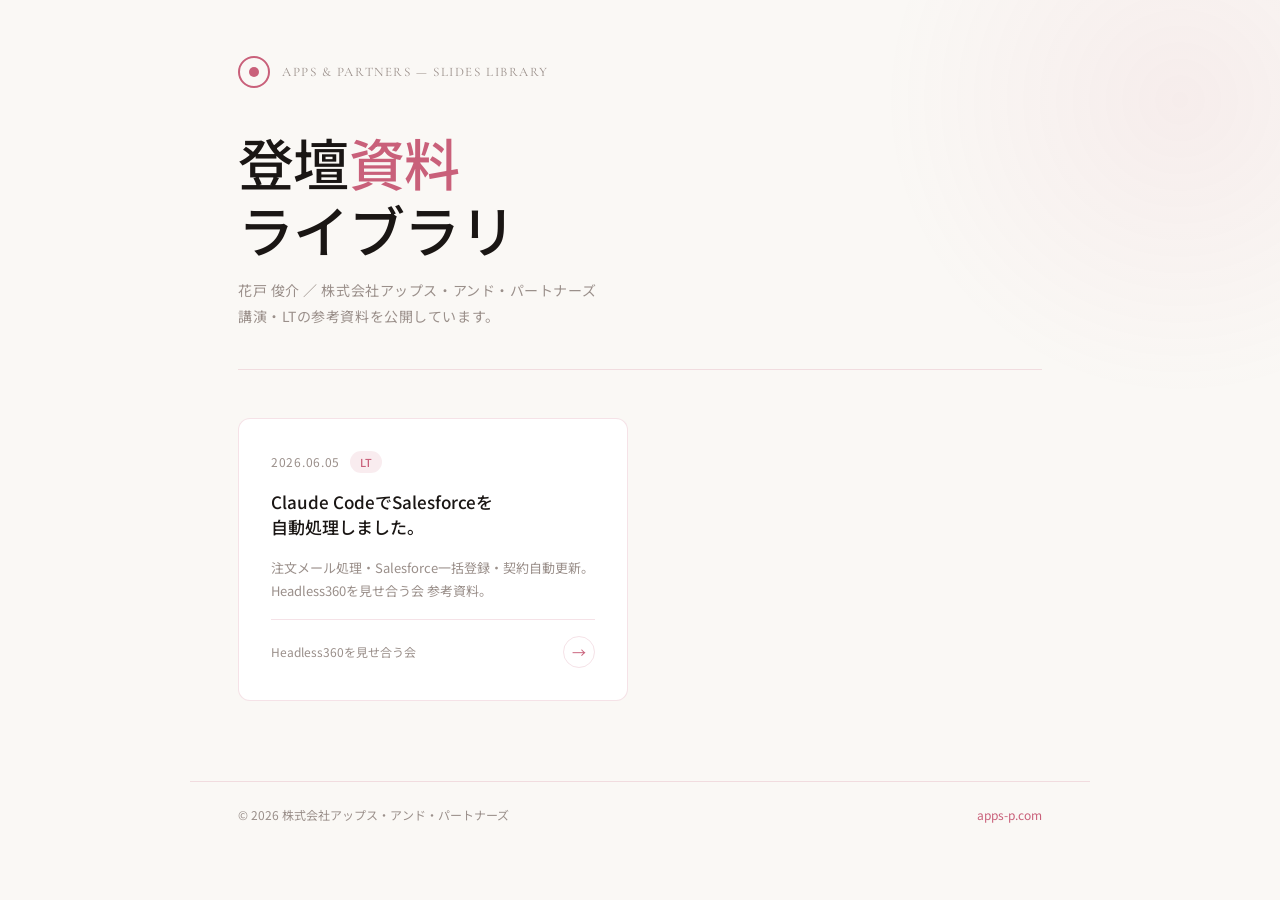
==== index.html @ 9e3eb5ac "Add files via upload" ====
<!DOCTYPE html>
<html lang="ja">
<head>
  <meta charset="UTF-8">
  <meta name="viewport" content="width=device-width, initial-scale=1.0">
  <title>資料ライブラリ — 株式会社アップス・アンド・パートナーズ</title>
  <meta name="description" content="花戸俊介の登壇資料・LT資料ライブラリ。株式会社アップス・アンド・パートナーズ">
  <meta property="og:title" content="資料ライブラリ — アップス・アンド・パートナーズ">
  <meta property="og:description" content="花戸俊介の登壇資料・LT資料ライブラリ">
  <meta property="og:type" content="website">
  <meta property="og:url" content="https://apps-p-slides.pages.dev/">
  <meta property="og:image" content="https://apps-p-slides.pages.dev/ogp.png">
  <meta name="twitter:card" content="summary_large_image">
  <meta name="twitter:title" content="資料ライブラリ — アップス・アンド・パートナーズ">
  <meta name="twitter:description" content="花戸俊介の登壇資料・LT資料ライブラリ">
  <link rel="preconnect" href="https://fonts.googleapis.com">
  <link href="https://fonts.googleapis.com/css2?family=Cormorant+Garamond:wght@300;400;600&family=Noto+Sans+JP:wght@400;500;700&display=swap" rel="stylesheet">
  <style>
    :root {
      --rose: #c9607a;
      --rose-light: #e8a0b0;
      --rose-dim: rgba(201,96,122,0.12);
      --ink: #1a1614;
      --paper: #faf8f5;
      --muted: #9a8f8a;
      --border: rgba(201,96,122,0.18);
      --card-bg: #ffffff;
    }

    * { margin: 0; padding: 0; box-sizing: border-box; }

    body {
      background: var(--paper);
      color: var(--ink);
      font-family: 'Noto Sans JP', sans-serif;
      font-weight: 400;
      min-height: 100vh;
    }

    /* ── 背景装飾 ── */
    body::before {
      content: '';
      position: fixed;
      top: -200px; right: -200px;
      width: 600px; height: 600px;
      background: radial-gradient(circle, rgba(201,96,122,0.07) 0%, transparent 70%);
      pointer-events: none;
    }

    /* ── ヘッダー ── */
    header {
      padding: 56px 48px 40px;
      max-width: 900px;
      margin: 0 auto;
      position: relative;
    }

    .logo-line {
      display: flex;
      align-items: center;
      gap: 12px;
      margin-bottom: 40px;
    }
    .logo-mark {
      width: 32px; height: 32px;
      border: 2px solid var(--rose);
      border-radius: 50%;
      display: flex; align-items: center; justify-content: center;
    }
    .logo-mark::after {
      content: '';
      width: 10px; height: 10px;
      background: var(--rose);
      border-radius: 50%;
    }
    .logo-text {
      font-family: 'Cormorant Garamond', serif;
      font-size: 13px;
      font-weight: 400;
      letter-spacing: 0.12em;
      color: var(--muted);
      text-transform: uppercase;
    }

    .hero-title {
      font-family: 'Noto Sans JP', sans-serif;
      font-size: clamp(36px, 5vw, 56px);
      font-weight: 500;
      line-height: 1.2;
      letter-spacing: -0.01em;
      color: var(--ink);
      margin-bottom: 16px;
    }
    .hero-title em {
      font-style: normal;
      color: var(--rose);
    }

    .hero-sub {
      font-size: 14px;
      color: var(--muted);
      letter-spacing: 0.04em;
      line-height: 1.8;
    }

    /* ── 仕切り線 ── */
    .divider {
      max-width: 900px;
      margin: 0 auto 48px;
      padding: 0 48px;
    }
    .divider hr {
      border: none;
      border-top: 1px solid var(--border);
    }

    /* ── カード一覧 ── */
    .cards-wrap {
      max-width: 900px;
      margin: 0 auto;
      padding: 0 48px 80px;
      display: grid;
      grid-template-columns: repeat(auto-fill, minmax(360px, 1fr));
      gap: 24px;
    }

    .card {
      background: var(--card-bg);
      border: 1px solid var(--border);
      border-radius: 12px;
      padding: 32px;
      text-decoration: none;
      color: inherit;
      display: flex;
      flex-direction: column;
      gap: 16px;
      transition: transform 0.2s ease, box-shadow 0.2s ease, border-color 0.2s ease;
      position: relative;
      overflow: hidden;
    }
    .card::before {
      content: '';
      position: absolute;
      top: 0; left: 0;
      width: 3px; height: 100%;
      background: var(--rose);
      transform: scaleY(0);
      transform-origin: top;
      transition: transform 0.25s ease;
    }
    .card:hover {
      transform: translateY(-3px);
      box-shadow: 0 12px 40px rgba(201,96,122,0.12);
      border-color: var(--rose-light);
    }
    .card:hover::before { transform: scaleY(1); }

    .card-meta {
      display: flex;
      align-items: center;
      gap: 10px;
      flex-wrap: wrap;
    }
    .card-date {
      font-size: 12px;
      color: var(--muted);
      letter-spacing: 0.06em;
    }
    .card-tag {
      font-size: 11px;
      background: var(--rose-dim);
      color: var(--rose);
      padding: 3px 10px;
      border-radius: 20px;
      font-weight: 500;
      letter-spacing: 0.04em;
    }

    .card-title {
      font-family: 'Noto Sans JP', sans-serif;
      font-size: 17px;
      font-weight: 500;
      line-height: 1.5;
      color: var(--ink);
    }

    .card-desc {
      font-size: 13px;
      color: var(--muted);
      line-height: 1.8;
      flex: 1;
    }

    .card-footer {
      display: flex;
      align-items: center;
      justify-content: space-between;
      padding-top: 16px;
      border-top: 1px solid var(--border);
      margin-top: auto;
    }
    .card-event {
      font-size: 12px;
      color: var(--muted);
    }
    .card-arrow {
      width: 32px; height: 32px;
      border: 1px solid var(--border);
      border-radius: 50%;
      display: flex; align-items: center; justify-content: center;
      font-size: 14px;
      color: var(--rose);
      transition: background 0.2s, border-color 0.2s;
    }
    .card:hover .card-arrow {
      background: var(--rose);
      color: #fff;
      border-color: var(--rose);
    }

    /* ── フッター ── */
    footer {
      border-top: 1px solid var(--border);
      padding: 24px 48px;
      max-width: 900px;
      margin: 0 auto;
      display: flex;
      justify-content: space-between;
      align-items: center;
      flex-wrap: wrap;
      gap: 8px;
    }
    footer p { font-size: 12px; color: var(--muted); }
    footer a { color: var(--rose); text-decoration: none; }
    footer a:hover { text-decoration: underline; }

    /* ── レスポンシブ ── */
    @media (max-width: 600px) {
      header, .divider, .cards-wrap, footer { padding-left: 24px; padding-right: 24px; }
      .cards-wrap { grid-template-columns: 1fr; }
      header { padding-top: 36px; }
    }

    /* ── フェードイン ── */
    .card {
      opacity: 0;
      animation: fadeUp 0.5s ease forwards;
    }
    .card:nth-child(1) { animation-delay: 0.05s; }
    .card:nth-child(2) { animation-delay: 0.12s; }
    .card:nth-child(3) { animation-delay: 0.19s; }
    .card:nth-child(4) { animation-delay: 0.26s; }
    .card:nth-child(5) { animation-delay: 0.33s; }
    .card:nth-child(6) { animation-delay: 0.40s; }

    @keyframes fadeUp {
      from { opacity: 0; transform: translateY(16px); }
      to   { opacity: 1; transform: translateY(0); }
    }
  </style>
</head>
<body>

<header>
  <div class="logo-line">
    <div class="logo-mark"></div>
    <span class="logo-text">Apps &amp; Partners — Slides Library</span>
  </div>
  <h1 class="hero-title">登壇<em>資料</em><br>ライブラリ</h1>
  <p class="hero-sub">花戸 俊介 ／ 株式会社アップス・アンド・パートナーズ<br>講演・LTの参考資料を公開しています。</p>
</header>

<div class="divider"><hr></div>

<div class="cards-wrap">

  <!-- ▼ 資料を追加するたびにここにカードを1枚追加するだけ ▼ -->

  <a class="card" href="./headless360/">
    <div class="card-meta">
      <span class="card-date">2026.06.05</span>
      <span class="card-tag">LT</span>
    </div>
    <div class="card-title">Claude CodeでSalesforceを<br>自動処理しました。</div>
    <div class="card-desc">注文メール処理・Salesforce一括登録・契約自動更新。Headless360を見せ合う会 参考資料。</div>
    <div class="card-footer">
      <span class="card-event">Headless360を見せ合う会</span>
      <span class="card-arrow">→</span>
    </div>
  </a>

  <!-- ▲ ここまで。次の資料はこの下にコピペ ▲ -->

</div>

<footer>
  <p>© 2026 株式会社アップス・アンド・パートナーズ</p>
  <p><a href="https://apps-p.com" target="_blank">apps-p.com</a></p>
</footer>

</body>
</html>
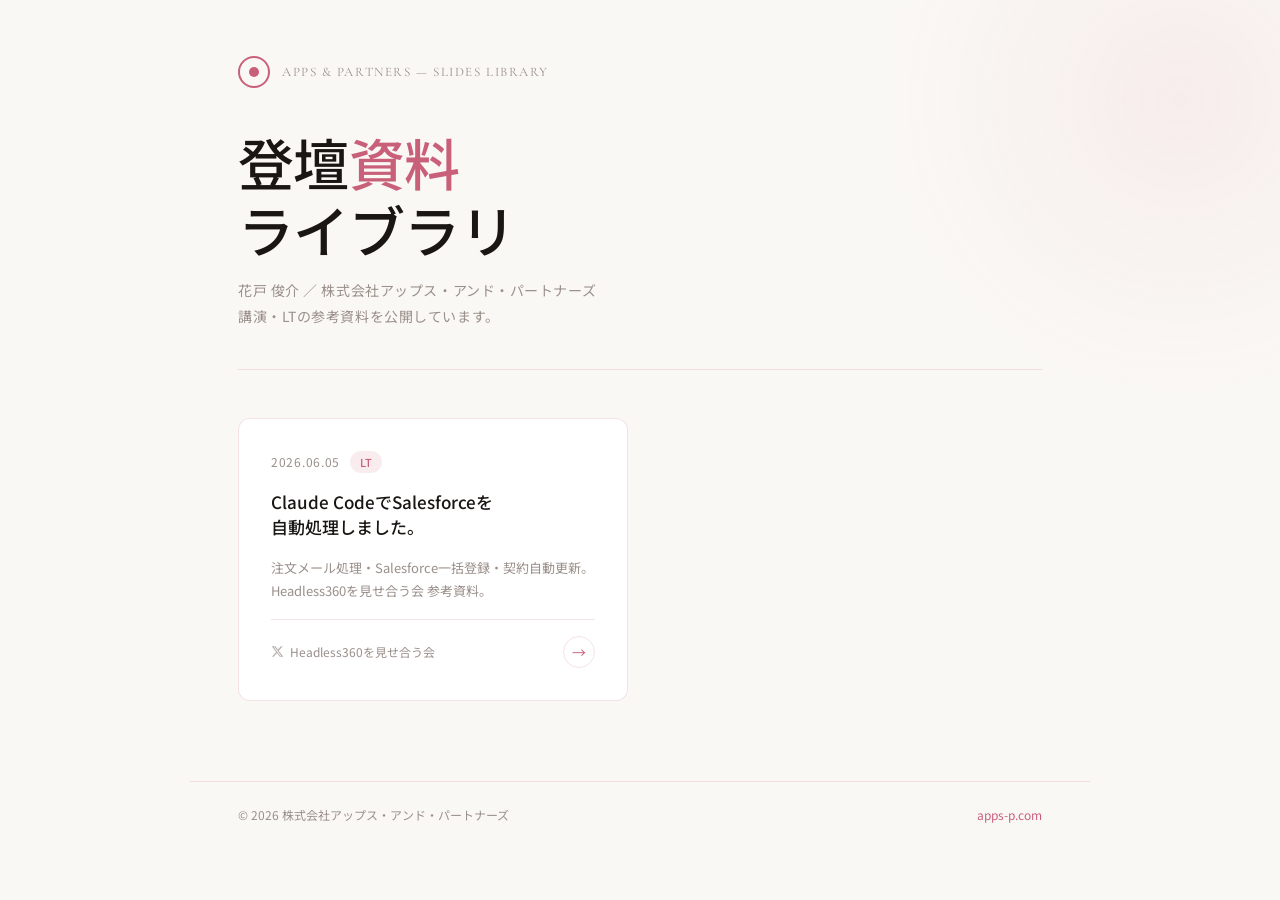
==== commit 74b9d970: "Add files via upload" ====
--- a/index.html
+++ b/index.html
@@ -191,6 +191,13 @@
       flex: 1;
     }
 
+    /* カード全体を覆う透明リンク（資料を開く） */
+    .card-link {
+      position: absolute;
+      inset: 0;
+      z-index: 1;
+    }
+    /* フッターと矢印はオーバーレイより手前、ただし矢印自体はクリック透過 */
     .card-footer {
       display: flex;
       align-items: center;
@@ -198,11 +205,30 @@
       padding-top: 16px;
       border-top: 1px solid var(--border);
       margin-top: auto;
-    }
+      position: relative;
+      z-index: 2;
+    }
+    /* Xリンクだけ別リンクとして反応させる */
     .card-event {
       font-size: 12px;
       color: var(--muted);
-    }
+      display: inline-flex;
+      align-items: center;
+      gap: 6px;
+      text-decoration: none;
+      padding: 4px 8px;
+      margin: -4px -8px;
+      border-radius: 6px;
+      transition: color 0.2s, background 0.2s;
+      position: relative;
+      z-index: 3;
+    }
+    .card-event:hover {
+      color: var(--rose);
+      background: var(--rose-dim);
+    }
+    .card-event svg { flex-shrink: 0; opacity: 0.7; }
+    .card-event:hover svg { opacity: 1; }
     .card-arrow {
       width: 32px; height: 32px;
       border: 1px solid var(--border);
@@ -211,6 +237,7 @@
       font-size: 14px;
       color: var(--rose);
       transition: background 0.2s, border-color 0.2s;
+      pointer-events: none;
     }
     .card:hover .card-arrow {
       background: var(--rose);
@@ -276,7 +303,8 @@
 
   <!-- ▼ 資料を追加するたびにここにカードを1枚追加するだけ ▼ -->
 
-  <a class="card" href="./headless360/">
+  <div class="card">
+    <a class="card-link" href="./headless360/" aria-label="資料を開く"></a>
     <div class="card-meta">
       <span class="card-date">2026.06.05</span>
       <span class="card-tag">LT</span>
@@ -284,10 +312,13 @@
     <div class="card-title">Claude CodeでSalesforceを<br>自動処理しました。</div>
     <div class="card-desc">注文メール処理・Salesforce一括登録・契約自動更新。Headless360を見せ合う会 参考資料。</div>
     <div class="card-footer">
-      <span class="card-event">Headless360を見せ合う会</span>
+      <a class="card-event" href="https://x.com/Shunsuke_Hanato/status/2063080275186459023" target="_blank" rel="noopener">
+        <svg viewBox="0 0 24 24" width="13" height="13" fill="currentColor" aria-hidden="true"><path d="M18.244 2.25h3.308l-7.227 8.26 8.502 11.24H16.17l-5.214-6.817L4.99 21.75H1.68l7.73-8.835L1.254 2.25H8.08l4.713 6.231zm-1.161 17.52h1.833L7.084 4.126H5.117z"/></svg>
+        <span>Headless360を見せ合う会</span>
+      </a>
       <span class="card-arrow">→</span>
     </div>
-  </a>
+  </div>
 
   <!-- ▲ ここまで。次の資料はこの下にコピペ ▲ -->
 
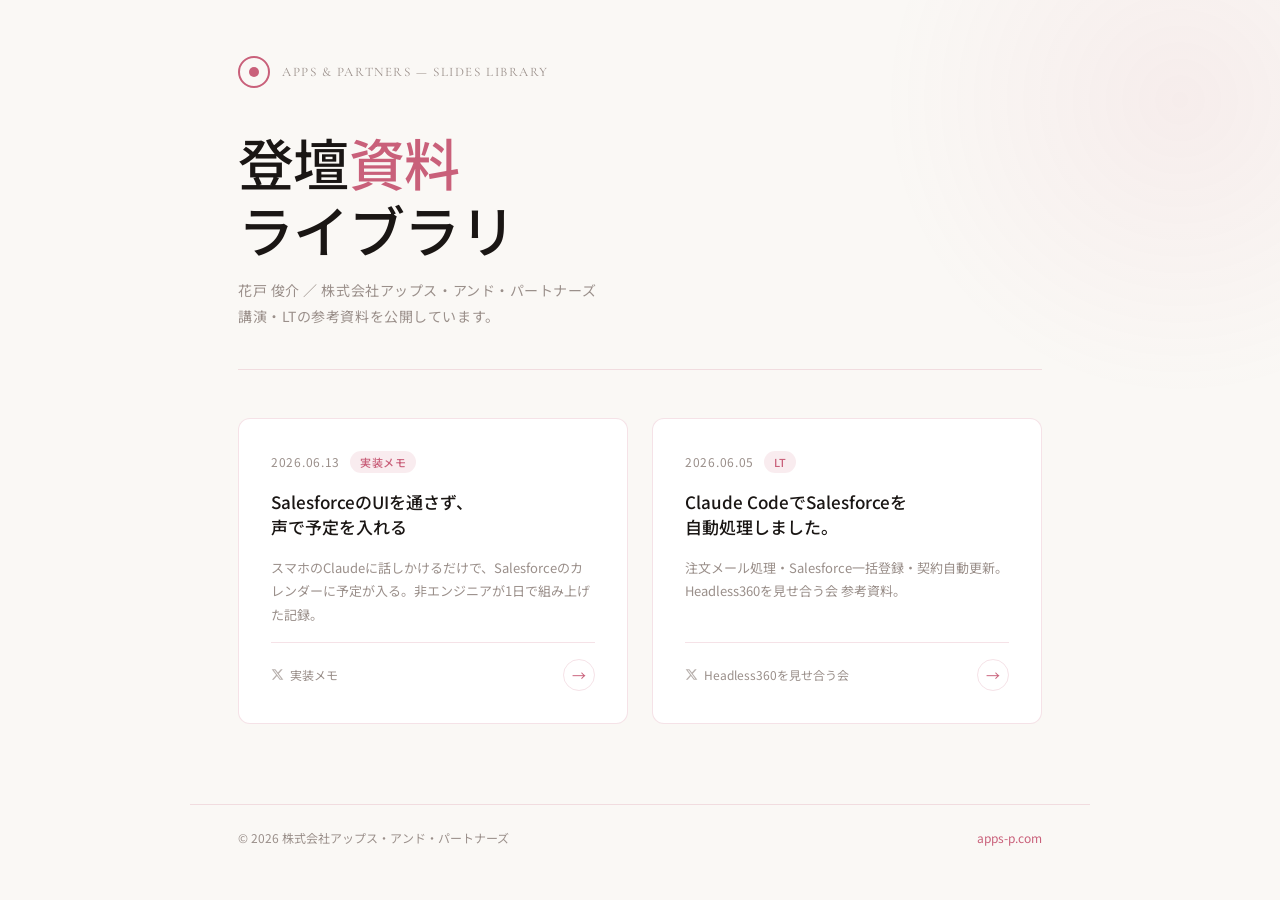
==== commit 56fc6ae7: "Add files via upload" ====
--- a/index.html
+++ b/index.html
@@ -304,6 +304,23 @@
   <!-- ▼ 資料を追加するたびにここにカードを1枚追加するだけ ▼ -->
 
   <div class="card">
+    <a class="card-link" href="./voice-salesforce/" aria-label="資料を開く"></a>
+    <div class="card-meta">
+      <span class="card-date">2026.06.13</span>
+      <span class="card-tag">実装メモ</span>
+    </div>
+    <div class="card-title">SalesforceのUIを通さず、<br>声で予定を入れる</div>
+    <div class="card-desc">スマホのClaudeに話しかけるだけで、Salesforceのカレンダーに予定が入る。非エンジニアが1日で組み上げた記録。</div>
+    <div class="card-footer">
+      <a class="card-event" href="VOICE_SALESFORCE_X_URL" target="_blank" rel="noopener">
+        <svg viewBox="0 0 24 24" width="13" height="13" fill="currentColor" aria-hidden="true"><path d="M18.244 2.25h3.308l-7.227 8.26 8.502 11.24H16.17l-5.214-6.817L4.99 21.75H1.68l7.73-8.835L1.254 2.25H8.08l4.713 6.231zm-1.161 17.52h1.833L7.084 4.126H5.117z"/></svg>
+        <span>実装メモ</span>
+      </a>
+      <span class="card-arrow">→</span>
+    </div>
+  </div>
+
+  <div class="card">
     <a class="card-link" href="./headless360/" aria-label="資料を開く"></a>
     <div class="card-meta">
       <span class="card-date">2026.06.05</span>
@@ -320,6 +337,8 @@
     </div>
   </div>
 
+  <!-- ▲ headless360カードここまで ▲ -->
+
   <!-- ▲ ここまで。次の資料はこの下にコピペ ▲ -->
 
 </div>
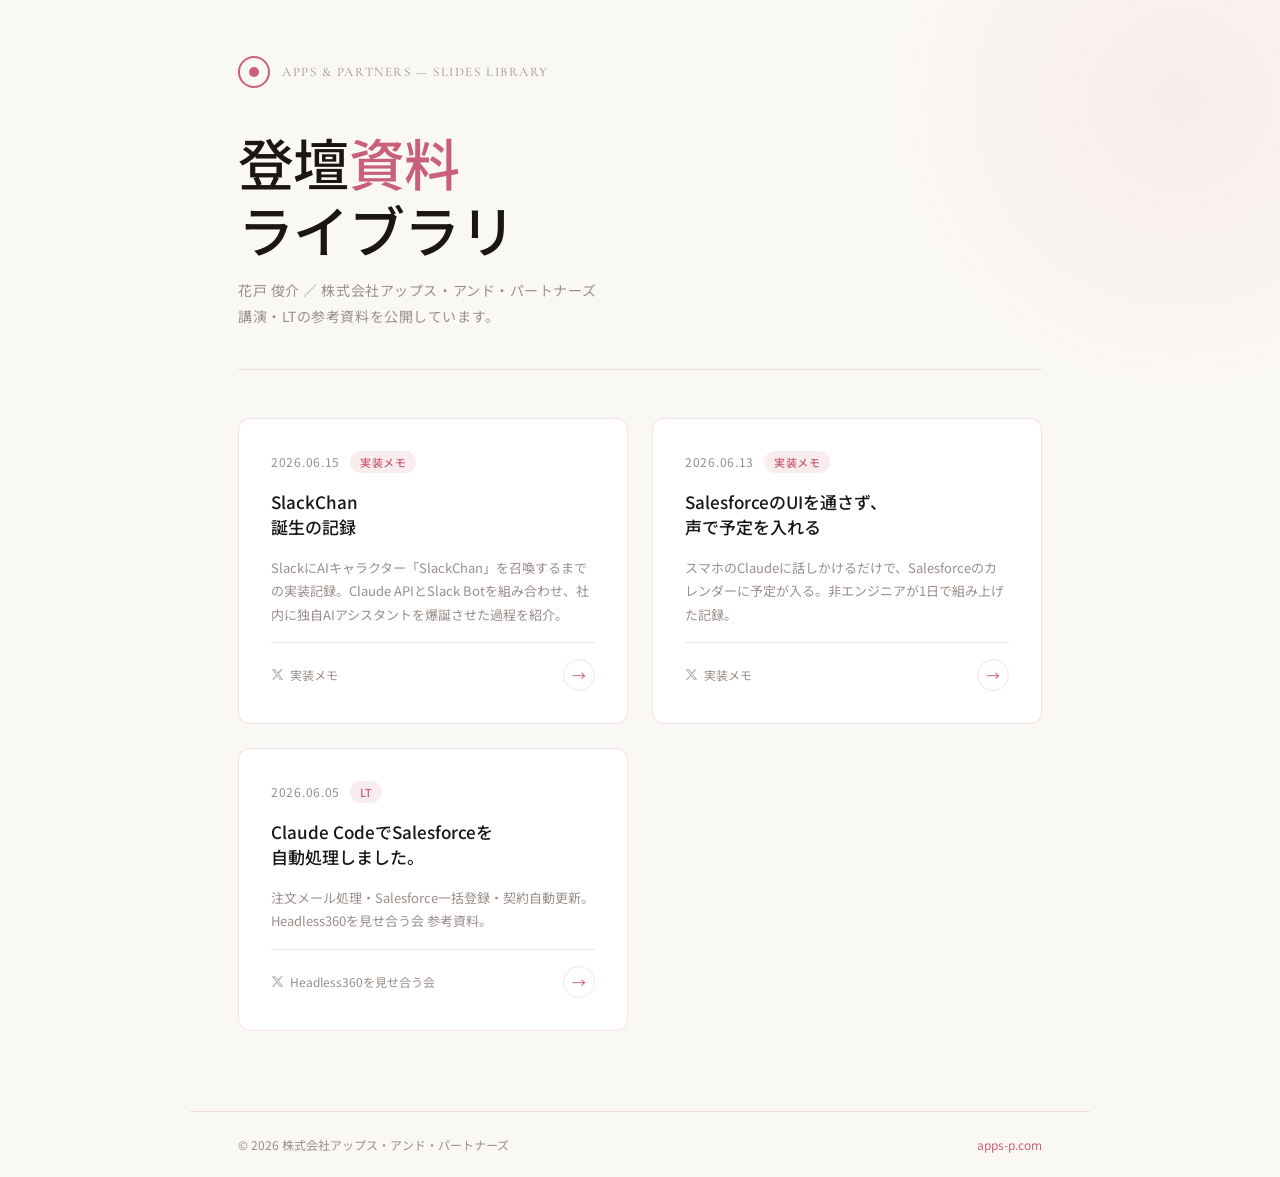
==== commit eb8cb56d: "資料追加: SlackChan誕生の記録 (slack-chan)" ====
--- a/index.html
+++ b/index.html
@@ -304,6 +304,23 @@
   <!-- ▼ 資料を追加するたびにここにカードを1枚追加するだけ ▼ -->
 
   <div class="card">
+    <a class="card-link" href="./slack-chan/" aria-label="資料を開く"></a>
+    <div class="card-meta">
+      <span class="card-date">2026.06.15</span>
+      <span class="card-tag">実装メモ</span>
+    </div>
+    <div class="card-title">SlackChan<br>誕生の記録</div>
+    <div class="card-desc">SlackにAIキャラクター「SlackChan」を召喚するまでの実装記録。Claude APIとSlack Botを組み合わせ、社内に独自AIアシスタントを爆誕させた過程を紹介。</div>
+    <div class="card-footer">
+      <a class="card-event" href="https://x.com/Shunsuke_Hanato/status/2066025006816182383" target="_blank" rel="noopener">
+        <svg viewBox="0 0 24 24" width="13" height="13" fill="currentColor" aria-hidden="true"><path d="M18.244 2.25h3.308l-7.227 8.26 8.502 11.24H16.17l-5.214-6.817L4.99 21.75H1.68l7.73-8.835L1.254 2.25H8.08l4.713 6.231zm-1.161 17.52h1.833L7.084 4.126H5.117z"/></svg>
+        <span>実装メモ</span>
+      </a>
+      <span class="card-arrow">→</span>
+    </div>
+  </div>
+
+  <div class="card">
     <a class="card-link" href="./voice-salesforce/" aria-label="資料を開く"></a>
     <div class="card-meta">
       <span class="card-date">2026.06.13</span>
@@ -312,7 +329,7 @@
     <div class="card-title">SalesforceのUIを通さず、<br>声で予定を入れる</div>
     <div class="card-desc">スマホのClaudeに話しかけるだけで、Salesforceのカレンダーに予定が入る。非エンジニアが1日で組み上げた記録。</div>
     <div class="card-footer">
-      <a class="card-event" href="VOICE_SALESFORCE_X_URL" target="_blank" rel="noopener">
+      <a class="card-event" href="https://x.com/Shunsuke_Hanato/status/2065782319680725500" target="_blank" rel="noopener">
         <svg viewBox="0 0 24 24" width="13" height="13" fill="currentColor" aria-hidden="true"><path d="M18.244 2.25h3.308l-7.227 8.26 8.502 11.24H16.17l-5.214-6.817L4.99 21.75H1.68l7.73-8.835L1.254 2.25H8.08l4.713 6.231zm-1.161 17.52h1.833L7.084 4.126H5.117z"/></svg>
         <span>実装メモ</span>
       </a>
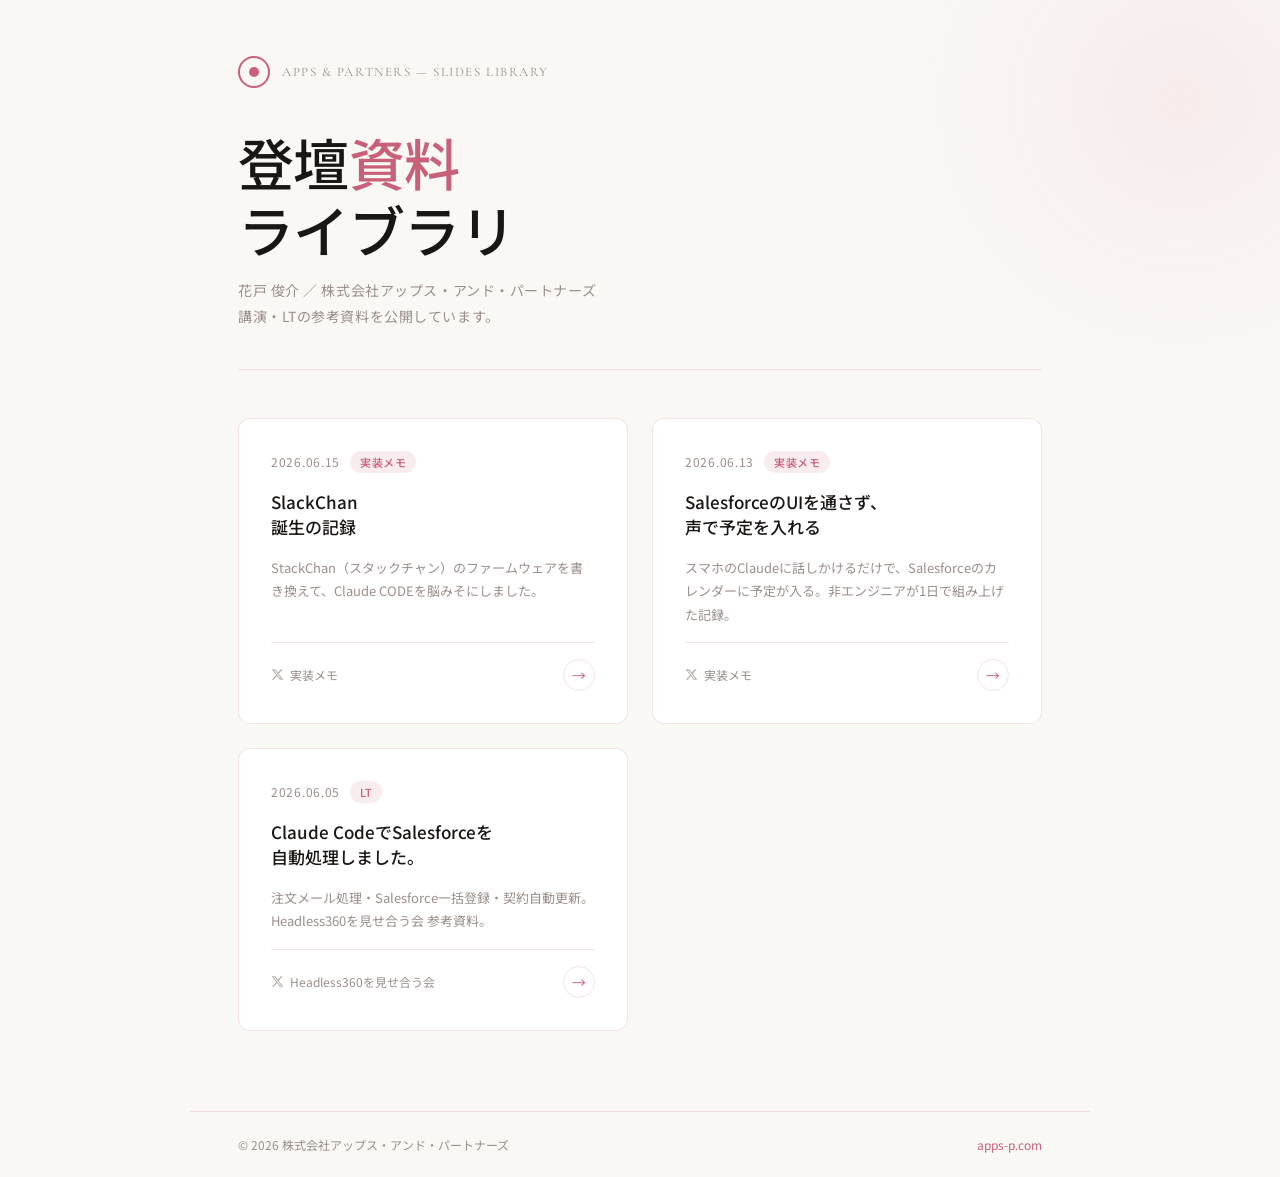
==== commit 5c42a542: "説明文修正: SlackChan誕生の記録" ====
--- a/index.html
+++ b/index.html
@@ -310,7 +310,7 @@
       <span class="card-tag">実装メモ</span>
     </div>
     <div class="card-title">SlackChan<br>誕生の記録</div>
-    <div class="card-desc">SlackにAIキャラクター「SlackChan」を召喚するまでの実装記録。Claude APIとSlack Botを組み合わせ、社内に独自AIアシスタントを爆誕させた過程を紹介。</div>
+    <div class="card-desc">StackChan（スタックチャン）のファームウェアを書き換えて、Claude CODEを脳みそにしました。</div>
     <div class="card-footer">
       <a class="card-event" href="https://x.com/Shunsuke_Hanato/status/2066025006816182383" target="_blank" rel="noopener">
         <svg viewBox="0 0 24 24" width="13" height="13" fill="currentColor" aria-hidden="true"><path d="M18.244 2.25h3.308l-7.227 8.26 8.502 11.24H16.17l-5.214-6.817L4.99 21.75H1.68l7.73-8.835L1.254 2.25H8.08l4.713 6.231zm-1.161 17.52h1.833L7.084 4.126H5.117z"/></svg>
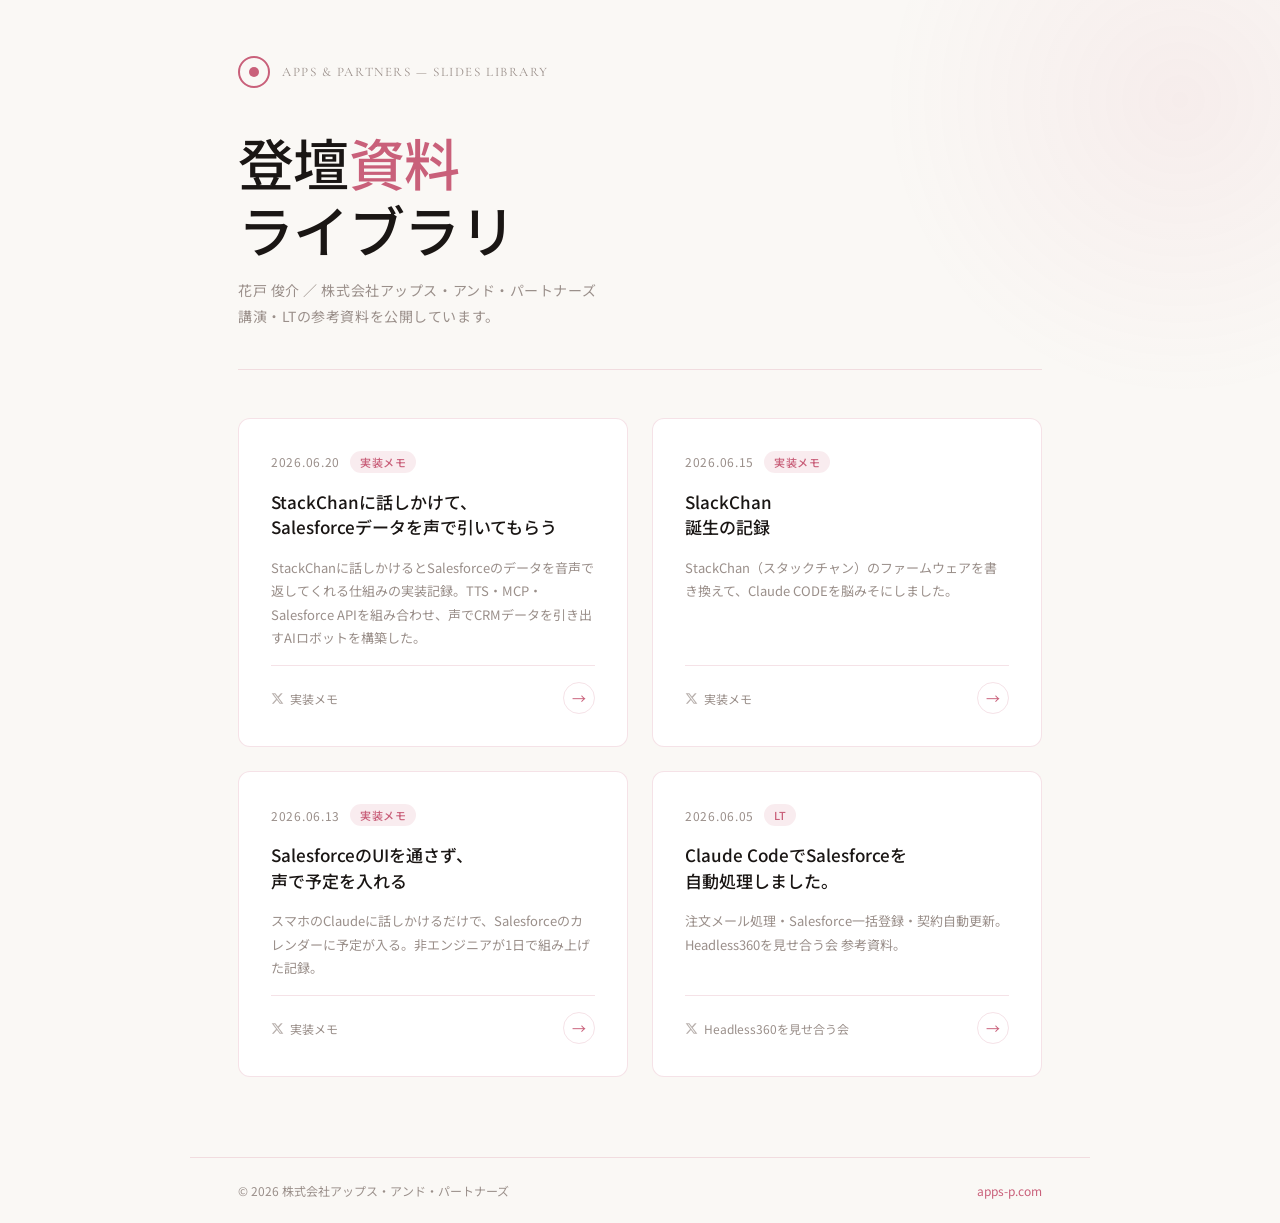
==== commit 79dd6f31: "資料追加: StackChanに話しかけて、Salesforceデータを声で引いてもらう (stackchan-tts)" ====
--- a/index.html
+++ b/index.html
@@ -304,6 +304,23 @@
   <!-- ▼ 資料を追加するたびにここにカードを1枚追加するだけ ▼ -->
 
   <div class="card">
+    <a class="card-link" href="./stackchan-tts/" aria-label="資料を開く"></a>
+    <div class="card-meta">
+      <span class="card-date">2026.06.20</span>
+      <span class="card-tag">実装メモ</span>
+    </div>
+    <div class="card-title">StackChanに話しかけて、<br>Salesforceデータを声で引いてもらう</div>
+    <div class="card-desc">StackChanに話しかけるとSalesforceのデータを音声で返してくれる仕組みの実装記録。TTS・MCP・Salesforce APIを組み合わせ、声でCRMデータを引き出すAIロボットを構築した。</div>
+    <div class="card-footer">
+      <a class="card-event" href="https://x.com/Shunsuke_Hanato/status/2068304170982195203" target="_blank" rel="noopener">
+        <svg viewBox="0 0 24 24" width="13" height="13" fill="currentColor" aria-hidden="true"><path d="M18.244 2.25h3.308l-7.227 8.26 8.502 11.24H16.17l-5.214-6.817L4.99 21.75H1.68l7.73-8.835L1.254 2.25H8.08l4.713 6.231zm-1.161 17.52h1.833L7.084 4.126H5.117z"/></svg>
+        <span>実装メモ</span>
+      </a>
+      <span class="card-arrow">→</span>
+    </div>
+  </div>
+
+  <div class="card">
     <a class="card-link" href="./slack-chan/" aria-label="資料を開く"></a>
     <div class="card-meta">
       <span class="card-date">2026.06.15</span>
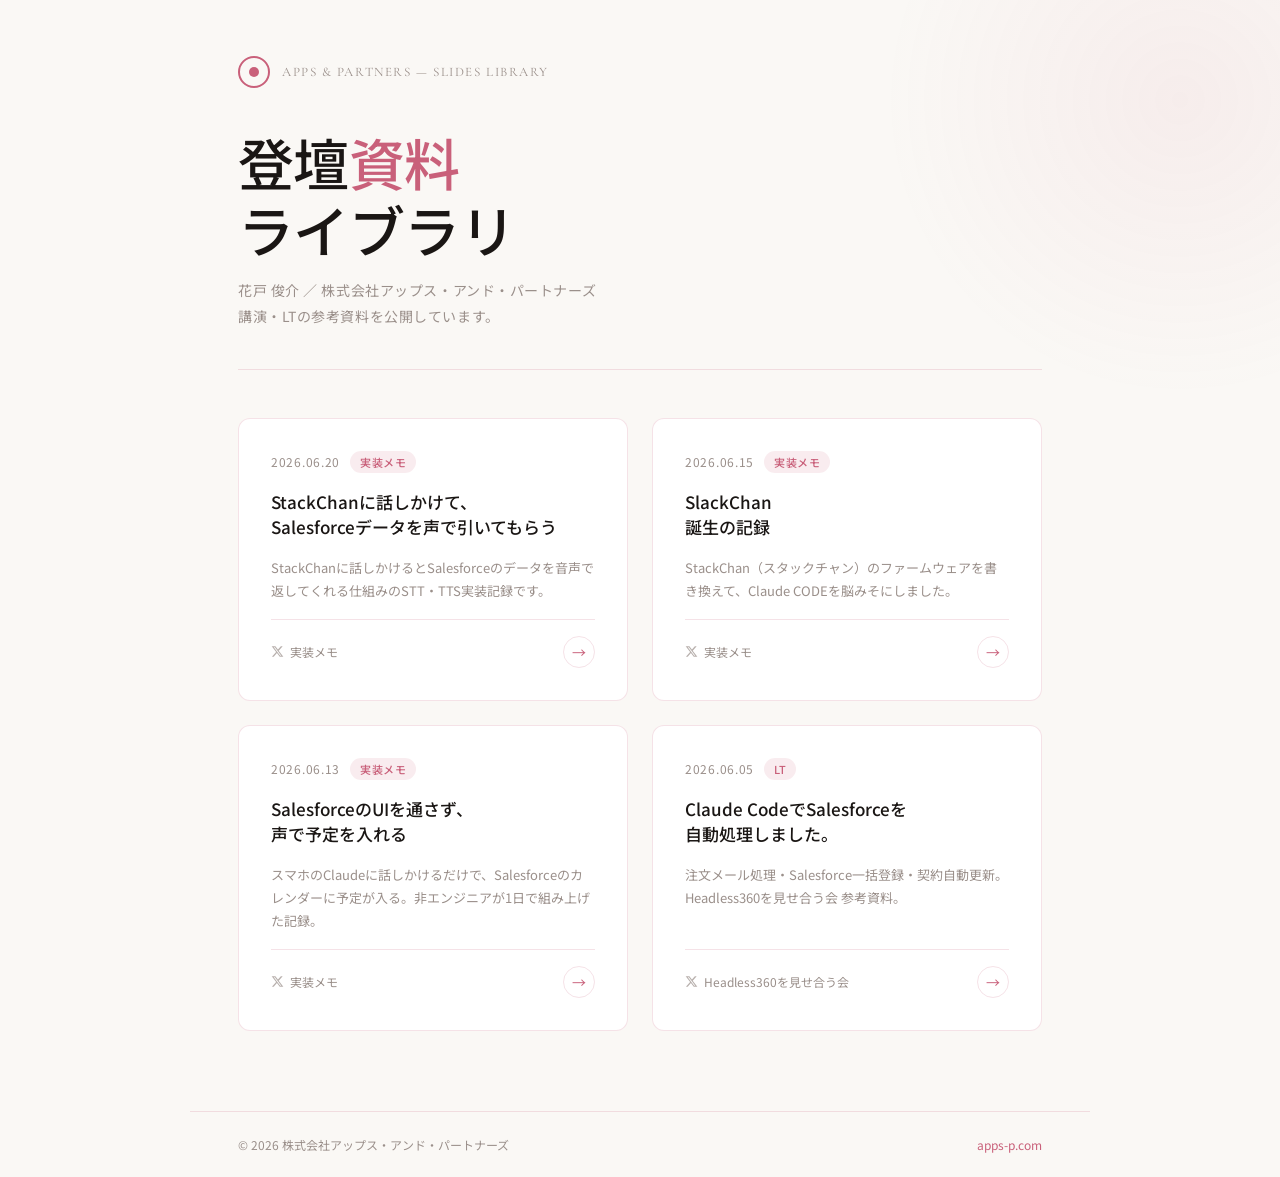
==== commit 4245d4cb: "説明文修正: StackChanに話しかけて、Salesforceデータを声で引いてもらう" ====
--- a/index.html
+++ b/index.html
@@ -310,7 +310,7 @@
       <span class="card-tag">実装メモ</span>
     </div>
     <div class="card-title">StackChanに話しかけて、<br>Salesforceデータを声で引いてもらう</div>
-    <div class="card-desc">StackChanに話しかけるとSalesforceのデータを音声で返してくれる仕組みの実装記録。TTS・MCP・Salesforce APIを組み合わせ、声でCRMデータを引き出すAIロボットを構築した。</div>
+    <div class="card-desc">StackChanに話しかけるとSalesforceのデータを音声で返してくれる仕組みのSTT・TTS実装記録です。</div>
     <div class="card-footer">
       <a class="card-event" href="https://x.com/Shunsuke_Hanato/status/2068304170982195203" target="_blank" rel="noopener">
         <svg viewBox="0 0 24 24" width="13" height="13" fill="currentColor" aria-hidden="true"><path d="M18.244 2.25h3.308l-7.227 8.26 8.502 11.24H16.17l-5.214-6.817L4.99 21.75H1.68l7.73-8.835L1.254 2.25H8.08l4.713 6.231zm-1.161 17.52h1.833L7.084 4.126H5.117z"/></svg>
